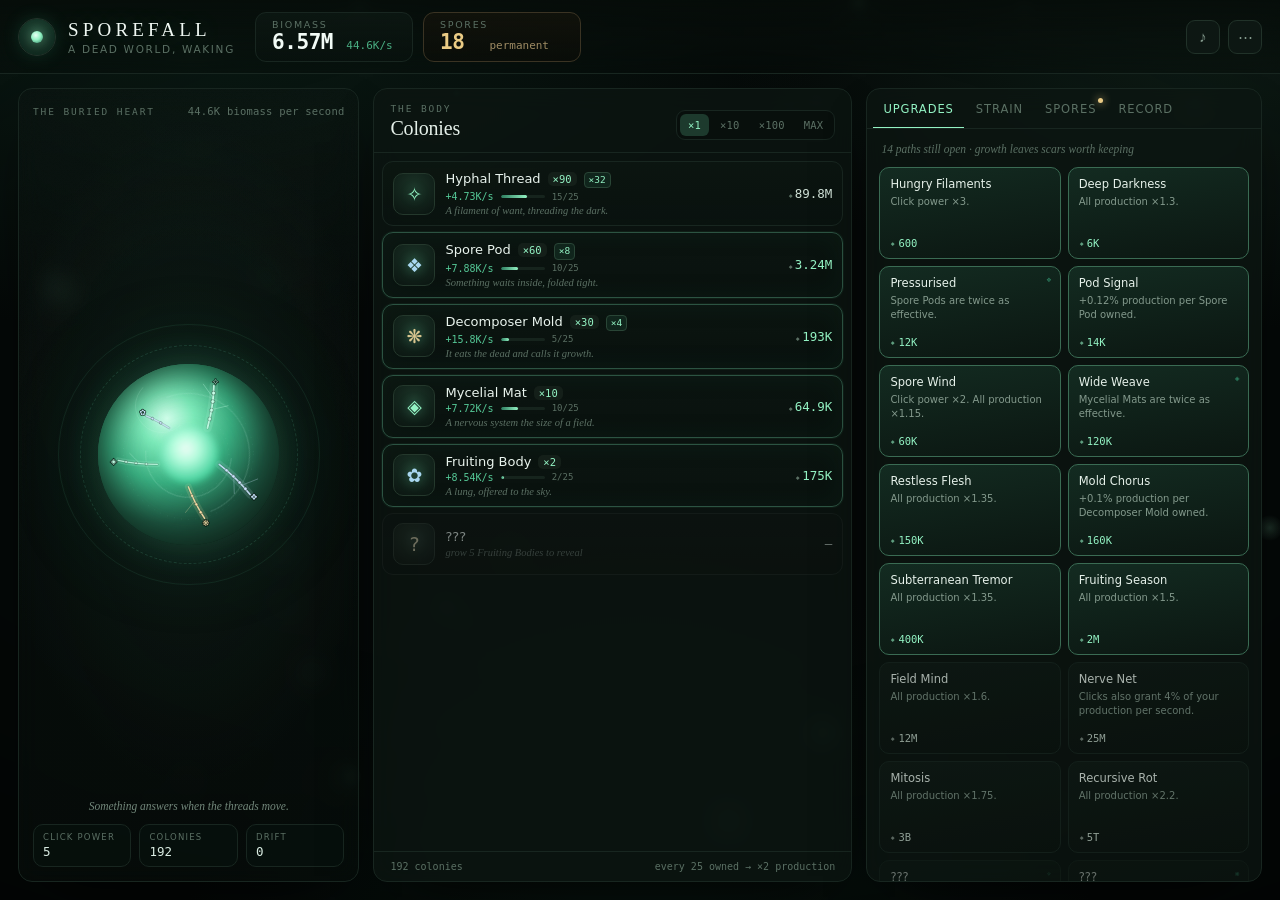
==== tools/seed.html @ b8cb83ef "Add SPOREFALL, an idle game about a buried heart The shell, styling, content data, engine, looping s" ====
<!DOCTYPE html>
<html><head><meta charset="utf-8"><title>seed</title></head>
<body style="background:#050908;color:#93f2c3;font-family:monospace;padding:20px">
seeding mid-game state…
<script>
const save = {
  v: 2,
  biomass: 5.2e6,
  runTotal: 9.1e6,
  totalEver: 4.2e8,
  clicks: 268,
  drifts: 4,
  fruits: 1,
  bestBps: 41e3,
  bestSpores: 24,
  playTime: 1460,
  colonies: [90, 60, 30, 10, 2, 0, 0, 0, 0, 0, 0, 0],
  upgrades: {
    firstfeed: 1, knot: 1, damp: 1, cycle: 1, count: 1,
    't0-0': 1, 't0-1': 1, 't1-0': 1, 't2-0': 1,
    rootnet: 1, greedy: 1
  },
  mutations: ['sweetrot', 'parasitism', 'molt'],
  focusTier: null,
  draftsTaken: 3,
  pendingDrafts: 0,
  draftThresholds: [1500, 40000, 800000, 15000000, 200000000, 3000000000, 50000000000],
  spores: 18,
  sporesEver: 24,
  tree: { germination: 2, instinct: 1, recollection: 1 },
  ach: { firstclick: 1, click100: 1, col10: 1, col50: 1, bio1e4: 1, bio1e8: 1, tier5: 1, up10: 1 },
  autoBuy: false,
  buyAmount: 1,
  sound: true,
  seenIntro: true,
  started: true,
  lastSave: Date.now(),
  frenzyUntil: 0,
  frenzyMul: 0,
  autoGainAt: 0
};
const params = new URLSearchParams(location.search);
const fruit = params.get('fruit');
if (params.has('fresh')) {
  localStorage.removeItem('sporefall.save.v1');
  location.replace('/index.html?debug');
} else {
  if (params.has('legacy')) { save.v = 1; save.spores = 690000; save.sporesEver = 690000; save.bestSpores = 690000; }
  if (params.has('draft')) { save.runTotal = 2000; save.draftsTaken = 0; save.mutations = ['sweetrot', 'parasitism']; }
  if (params.has('all')) { save.colonies = [140, 110, 80, 60, 45, 30, 22, 14, 9, 5, 2, 1]; save.spores = 500; save.fruits = 4; save.draftsTaken = 7; save.runTotal = 4e12; save.biomass = 9e12; }
  if (fruit) { save.biomass = Number(fruit); save.runTotal = Number(fruit); save.draftsTaken = save.draftThresholds.length; }
  localStorage.setItem('sporefall.save.v1', JSON.stringify(save));
  const tab = params.get('tab');
  location.replace('/index.html?debug' + (tab ? '&tab=' + tab : '') + (fruit ? '&auto=fruit' : ''));
}
</script>
</body></html>
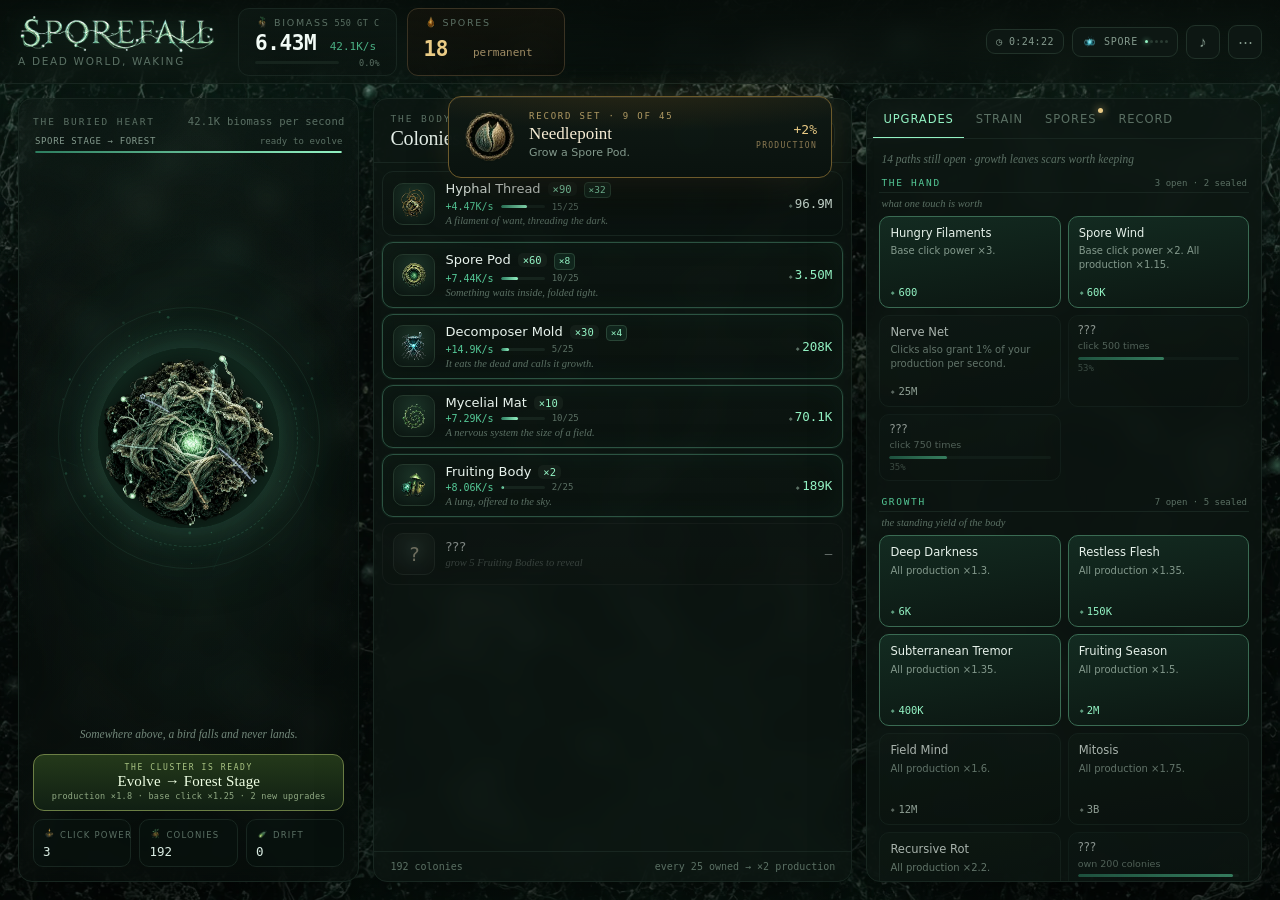
==== commit 84aaaf93: "Bring SPOREFALL to a shippable state Add the final visual assets and stage biomes, make fruiting a t" ====
--- a/tools/seed.html
+++ b/tools/seed.html
@@ -47,8 +47,29 @@
 } else {
   if (params.has('legacy')) { save.v = 1; save.spores = 690000; save.sporesEver = 690000; save.bestSpores = 690000; }
   if (params.has('draft')) { save.runTotal = 2000; save.draftsTaken = 0; save.mutations = ['sweetrot', 'parasitism']; }
-  if (params.has('all')) { save.colonies = [140, 110, 80, 60, 45, 30, 22, 14, 9, 5, 2, 1]; save.spores = 500; save.fruits = 4; save.draftsTaken = 7; save.runTotal = 4e12; save.biomass = 9e12; }
+  if (params.has('all')) { save.colonies = [140, 110, 80, 60, 45, 30, 22, 14, 9, 5, 2, 1]; save.spores = 500; save.fruits = 4; save.draftsTaken = 7; save.runTotal = 4e11; save.biomass = 4e11; }
+  if (params.has('win')) { save.biomass = 1.2e30; save.runTotal = 1.2e30; save.totalEver = 1.2e30; }
   if (fruit) { save.biomass = Number(fruit); save.runTotal = Number(fruit); save.draftsTaken = save.draftThresholds.length; }
+  const STAGE_TOTAL = [0, 3e8, 2e11, 2e13, 2e15];
+  const STAGE_FRUITS = [0, 0, 1, 3, 5];
+  const setStage = raw => {
+    const idx = Math.max(0, Math.min(Number(raw) || 0, 4));
+    save.stage = idx;
+    save.stageTime = 9999;
+    save.promptedStage = idx;
+    save.totalEver = Math.max(save.totalEver, STAGE_TOTAL[idx]);
+    save.fruits = Math.max(save.fruits, STAGE_FRUITS[idx]);
+    save.draftsTaken = save.draftThresholds.length;
+    save.pendingDrafts = 0;
+  };
+  if (params.get('stage') != null) setStage(params.get('stage'));
+  if (params.has('ready')) {
+    const base = Math.max(0, Math.min(Number(params.get('ready')) || 0, 3));
+    setStage(base);
+    save.totalEver = Math.max(save.totalEver, STAGE_TOTAL[base + 1]);
+    save.fruits = Math.max(save.fruits, STAGE_FRUITS[base + 1]);
+  }
+
   localStorage.setItem('sporefall.save.v1', JSON.stringify(save));
   const tab = params.get('tab');
   location.replace('/index.html?debug' + (tab ? '&tab=' + tab : '') + (fruit ? '&auto=fruit' : ''));
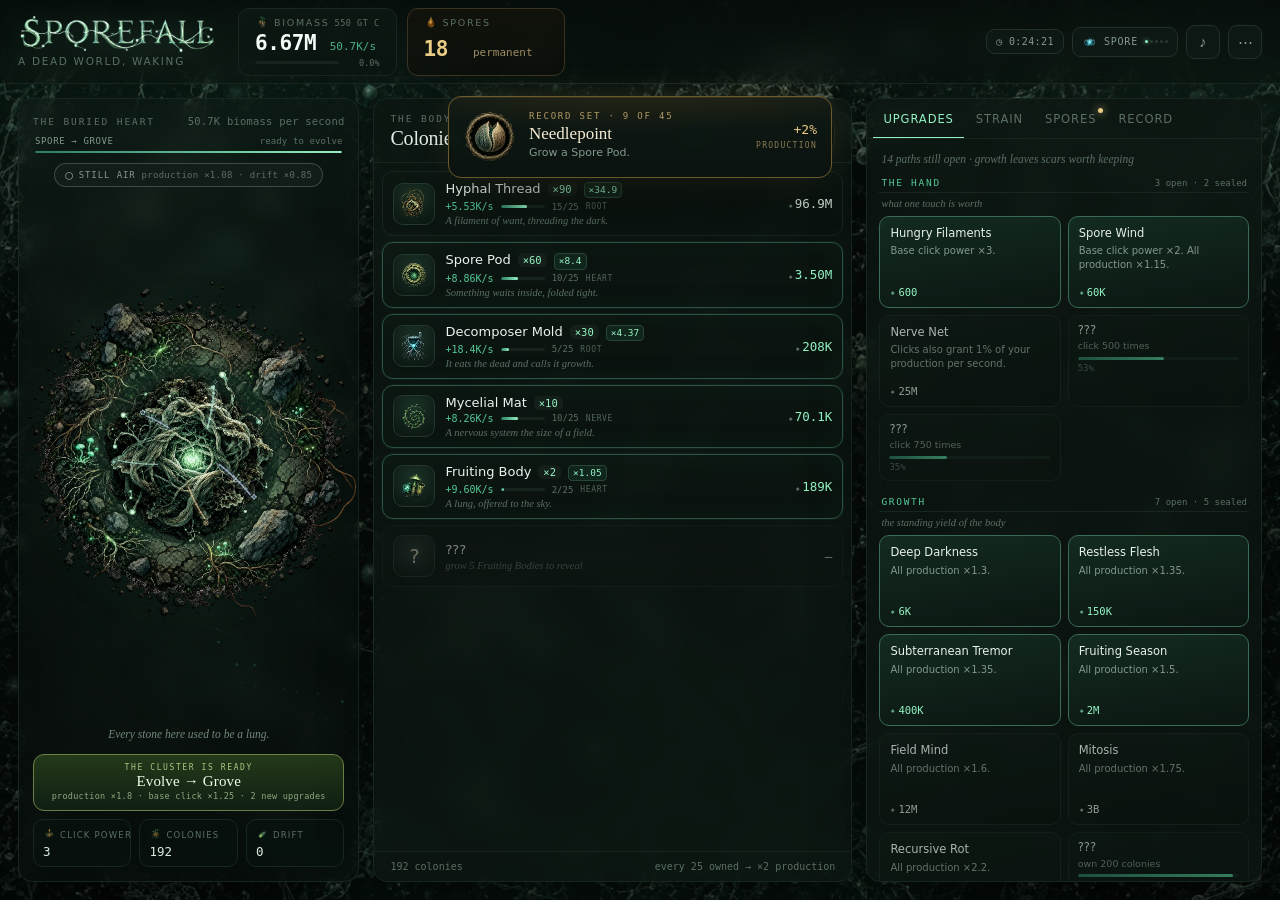
==== commit 05aaa102: "Deepen SPOREFALL with world memory, drift ecology and onboarding Fruiting now archives every body, l" ====
--- a/tools/seed.html
+++ b/tools/seed.html
@@ -4,9 +4,10 @@
 seeding mid-game state…
 <script>
 const save = {
-  v: 2,
+  v: 4,
   biomass: 5.2e6,
   runTotal: 9.1e6,
+  runTime: 1460,
   totalEver: 4.2e8,
   clicks: 268,
   drifts: 4,
@@ -21,6 +22,7 @@
     rootnet: 1, greedy: 1
   },
   mutations: ['sweetrot', 'parasitism', 'molt'],
+  graftSites: { heart: null, nerve: null, root: null },
   focusTier: null,
   draftsTaken: 3,
   pendingDrafts: 0,
@@ -37,16 +39,33 @@
   lastSave: Date.now(),
   frenzyUntil: 0,
   frenzyMul: 0,
-  autoGainAt: 0
+  autoGainAt: 0,
+  // deterministic world memory for screenshots
+  condition: 'still',
+  archive: [],
+  scars: [],
+  scarTotal: 0,
+  driftTray: [],
+  driftPlots: [null, null, null],
+  driftSeq: 0,
+  driftPlants: 0,
+  driftMerges: 0,
+  driftHarvests: 0,
+  blightUntil: 0
 };
 const params = new URLSearchParams(location.search);
 const fruit = params.get('fruit');
 if (params.has('fresh')) {
   localStorage.removeItem('sporefall.save.v1');
-  location.replace('/index.html?debug');
+  location.replace('/index.html?debug' + (params.has('grafts') ? '&grafts' : ''));
 } else {
   if (params.has('legacy')) { save.v = 1; save.spores = 690000; save.sporesEver = 690000; save.bestSpores = 690000; }
   if (params.has('draft')) { save.runTotal = 2000; save.draftsTaken = 0; save.mutations = ['sweetrot', 'parasitism']; }
+  if (params.has('grafts')) {
+    save.graftSites = params.has('draft')
+      ? { heart: null, nerve: null, root: null }
+      : { heart: 'bell', nerve: 'knot', root: null };
+  }
   if (params.has('all')) { save.colonies = [140, 110, 80, 60, 45, 30, 22, 14, 9, 5, 2, 1]; save.spores = 500; save.fruits = 4; save.draftsTaken = 7; save.runTotal = 4e11; save.biomass = 4e11; }
   if (params.has('win')) { save.biomass = 1.2e30; save.runTotal = 1.2e30; save.totalEver = 1.2e30; }
   if (fruit) { save.biomass = Number(fruit); save.runTotal = Number(fruit); save.draftsTaken = save.draftThresholds.length; }
@@ -72,7 +91,7 @@
 
   localStorage.setItem('sporefall.save.v1', JSON.stringify(save));
   const tab = params.get('tab');
-  location.replace('/index.html?debug' + (tab ? '&tab=' + tab : '') + (fruit ? '&auto=fruit' : ''));
+  location.replace('/index.html?debug' + (tab ? '&tab=' + tab : '') + (fruit ? '&auto=fruit' : '') + (params.has('grafts') ? '&grafts' : ''));
 }
 </script>
 </body></html>
